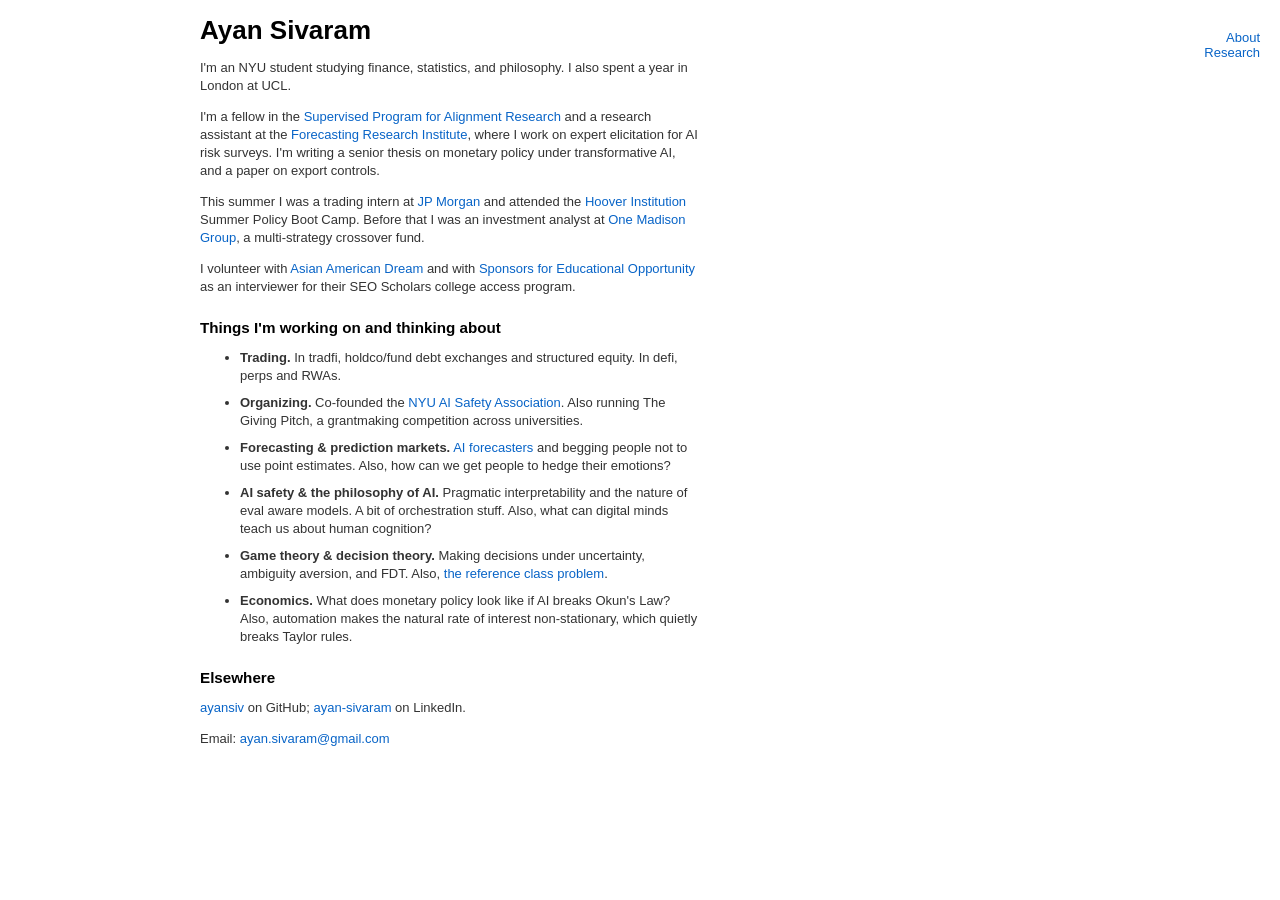
==== index.html @ 2c595e77 "Link the reference class problem to the PhilPapers record Co-Authored-By: Claude Opus 5 <noreply@ant" ====
<!DOCTYPE html>
<html>
<head>
  <meta charset="utf-8">
  <title>Ayan Sivaram</title>
  <link rel="stylesheet" href="/style.css">
</head>
<body>

<div id="menu">
  <ul>
    <li><a href="/">About</a></li>
    <li><a href="/research">Research</a></li>
  </ul>
</div>

<div id="left"></div>

<div id="content">
  <h1>Ayan Sivaram</h1>

  <p>I'm an NYU student studying finance, statistics, and philosophy. I also spent a year in London at UCL.</p>

  <p>I'm a fellow in the <a href="https://sparai.org/">Supervised Program for Alignment Research</a> and a research assistant at the <a href="https://forecastingresearch.org/">Forecasting Research Institute</a>, where I work on expert elicitation for AI risk surveys. I'm writing a senior thesis on monetary policy under transformative AI, and a paper on export controls.</p>

  <p>This summer I was a trading intern at <a href="https://www.jpmorgan.com/">JP Morgan</a> and attended the <a href="https://www.hoover.org/">Hoover Institution</a> Summer Policy Boot Camp. Before that I was an investment analyst at <a href="https://www.onemadisongroup.com/">One Madison Group</a>, a multi-strategy crossover fund.</p>

  <p>I volunteer with <a href="https://www.asianamericandream.org/">Asian American Dream</a> and with <a href="https://www.seo-usa.org/">Sponsors for Educational Opportunity</a> as an interviewer for their SEO Scholars college access program.</p>

  <h3>Things I'm working on and thinking about</h3>

  <ul>
    <li><strong>Trading.</strong> In tradfi, holdco/fund debt exchanges and structured equity. In defi, perps and RWAs.</li>
    <li><strong>Organizing.</strong> Co-founded the <a href="https://nyuaisafety.org/">NYU AI Safety Association</a>. Also running The Giving Pitch, a grantmaking competition across universities.</li>
    <li><strong>Forecasting &amp; prediction markets.</strong> <a href="https://docs.google.com/document/d/1evZ6CuJ-2LIe0Eis7ubl08ABpcW046YJlXT6RiNn1OA/view?tab=t.9d9p1181qiu3">AI forecasters</a> and begging people not to use point estimates. Also, how can we get people to hedge their emotions?</li>
    <li><strong>AI safety &amp; the philosophy of AI.</strong> Pragmatic interpretability and the nature of eval aware models. A bit of orchestration stuff. Also, what can digital minds teach us about human cognition?</li>
    <li><strong>Game theory &amp; decision theory.</strong> Making decisions under uncertainty, ambiguity aversion, and FDT. Also, <a href="https://philpapers.org/rec/SIVIMS">the reference class problem</a>.</li>
    <li><strong>Economics.</strong> What does monetary policy look like if AI breaks Okun's Law? Also, automation makes the natural rate of interest non-stationary, which quietly breaks Taylor rules.</li>
  </ul>

  <h3>Elsewhere</h3>

  <p><a href="https://github.com/ayansiv">ayansiv</a> on GitHub; <a href="https://www.linkedin.com/in/ayan-sivaram/">ayan-sivaram</a> on LinkedIn.</p>

  <p>Email: <a href="mailto:ayan.sivaram@gmail.com">ayan.sivaram@gmail.com</a></p>
</div>

</body>
</html>
---- style.css ----
body {
  font-family: Helvetica, Arial, sans-serif;
  font-size: 13px;
  margin: 0;
  padding: 0;
}

#menu {
  float: right;
  margin-top: 30px;
  margin-right: 20px;
  text-align: right;
  width: 150px;
  font-family: "Myriad Pro", "Helvetica Neue", Helvetica, Arial, sans-serif;
}

#menu ul {
  list-style-type: none;
  margin: 0;
  padding: 0;
}

#menu li a {
  display: inline-block;
  color: #0864c7;
  text-decoration: none;
}

#menu li a:hover {
  text-decoration: underline;
}

#left {
  height: 1px;
  float: left;
  display: block;
  min-width: 0;
  overflow: hidden;
  width: 200px;
  margin: 0;
  padding: 0;
}

#content {
  margin-top: 15px;
  float: left;
  width: 500px;
}

#content h1, #content h2, #content h3 {
  font-family: "Myriad Pro", "Helvetica Neue", Helvetica, Arial, sans-serif;
  margin: 0;
}

#content h2 {
  margin-top: 2em;
}

#content h3 {
  margin-top: 1.5em;
}

#content p, #content ul {
  color: #333;
  line-height: 18px;
}

#content a {
  color: #0864c7;
  text-decoration: none;
}

#content a:hover {
  text-decoration: underline;
}

#content li {
  margin-bottom: 0.7em;
}

#content img {
  margin-top: 1em;
  margin-bottom: 0.5em;
}

sup, sub {
  vertical-align: baseline;
  position: relative;
  top: -0.4em;
}

sub {
  top: 0.4em;
}
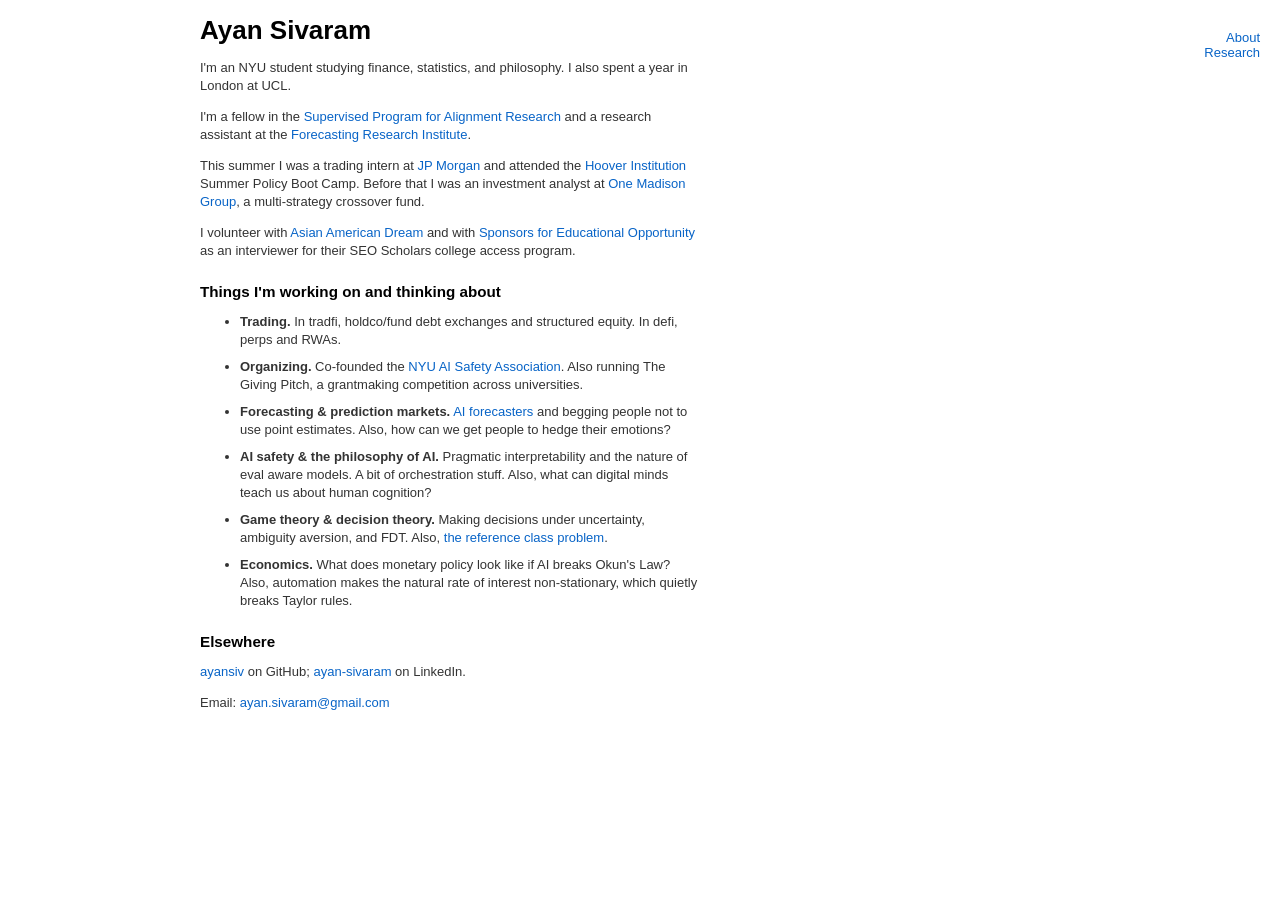
==== commit 06953317: "Add the monetary policy under AI research note Link it from the research page, and trim the About pa" ====
--- a/index.html
+++ b/index.html
@@ -21,7 +21,7 @@
 
   <p>I'm an NYU student studying finance, statistics, and philosophy. I also spent a year in London at UCL.</p>
 
-  <p>I'm a fellow in the <a href="https://sparai.org/">Supervised Program for Alignment Research</a> and a research assistant at the <a href="https://forecastingresearch.org/">Forecasting Research Institute</a>, where I work on expert elicitation for AI risk surveys. I'm writing a senior thesis on monetary policy under transformative AI, and a paper on export controls.</p>
+  <p>I'm a fellow in the <a href="https://sparai.org/">Supervised Program for Alignment Research</a> and a research assistant at the <a href="https://forecastingresearch.org/">Forecasting Research Institute</a>.</p>
 
   <p>This summer I was a trading intern at <a href="https://www.jpmorgan.com/">JP Morgan</a> and attended the <a href="https://www.hoover.org/">Hoover Institution</a> Summer Policy Boot Camp. Before that I was an investment analyst at <a href="https://www.onemadisongroup.com/">One Madison Group</a>, a multi-strategy crossover fund.</p>
 
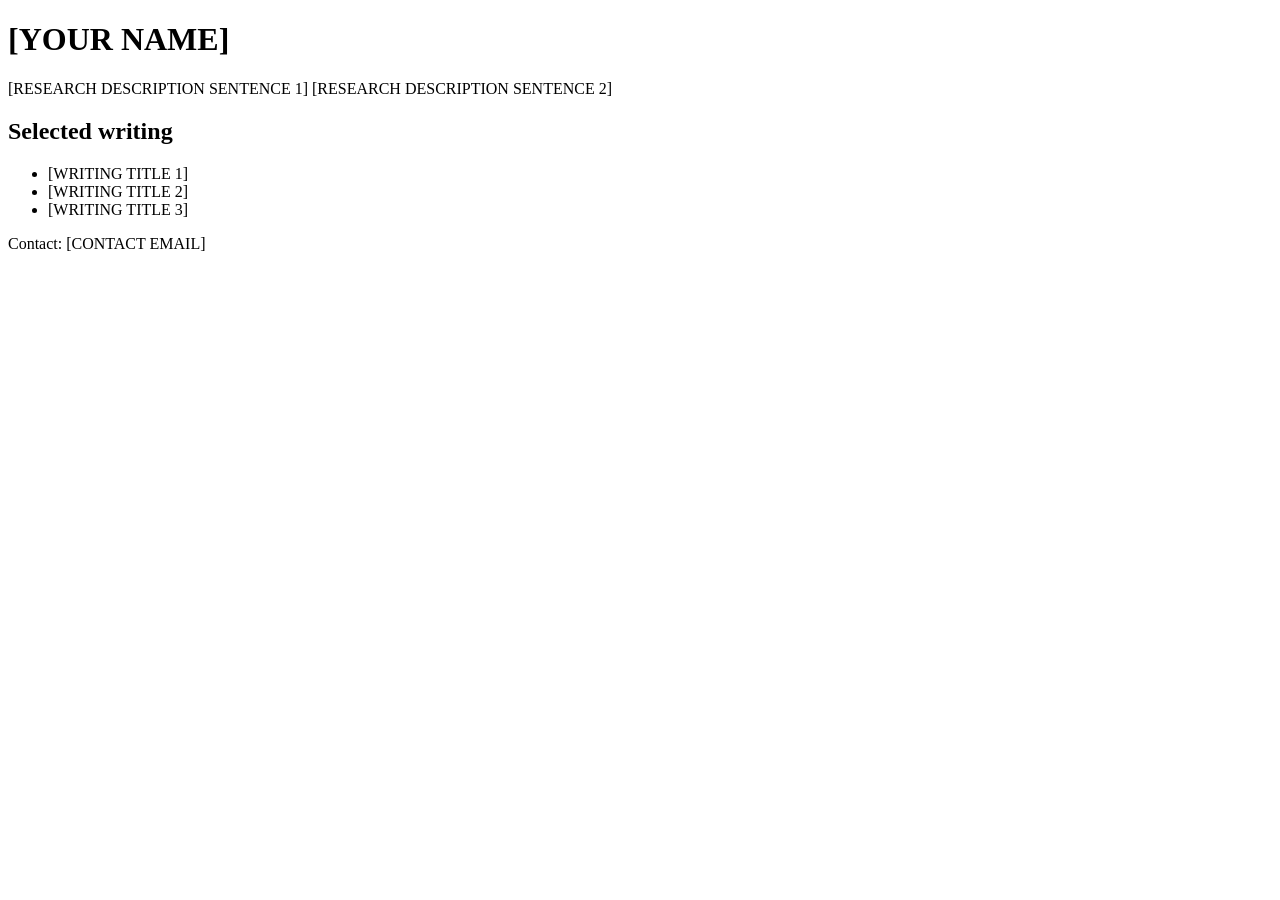
==== commit aabe8d08: "Create minimal site with placeholders Co-Authored-By: Claude Opus 5.5 <noreply@anthropic.com>" ====
--- a/index.html
+++ b/index.html
@@ -1,49 +1,26 @@
-<!DOCTYPE html>
-<html>
+<!doctype html>
+<html lang="en">
 <head>
   <meta charset="utf-8">
-  <title>Ayan Sivaram</title>
-  <link rel="stylesheet" href="/style.css">
+  <meta name="viewport" content="width=device-width, initial-scale=1">
+  <title>[YOUR NAME]</title>
 </head>
 <body>
+  <main>
+    <h1>[YOUR NAME]</h1>
 
-<div id="menu">
-  <ul>
-    <li><a href="/">About</a></li>
-    <li><a href="/research">Research</a></li>
-  </ul>
-</div>
+    <p>[RESEARCH DESCRIPTION SENTENCE 1] [RESEARCH DESCRIPTION SENTENCE 2]</p>
 
-<div id="left"></div>
+    <section>
+      <h2>Selected writing</h2>
+      <ul>
+        <li>[WRITING TITLE 1]</li>
+        <li>[WRITING TITLE 2]</li>
+        <li>[WRITING TITLE 3]</li>
+      </ul>
+    </section>
 
-<div id="content">
-  <h1>Ayan Sivaram</h1>
-
-  <p>I'm an NYU student studying finance, statistics, and philosophy. I also spent a year in London at UCL.</p>
-
-  <p>I'm a fellow in the <a href="https://sparai.org/">Supervised Program for Alignment Research</a> and a research assistant at the <a href="https://forecastingresearch.org/">Forecasting Research Institute</a>.</p>
-
-  <p>This summer I was a trading intern at <a href="https://www.jpmorgan.com/">JP Morgan</a> and attended the <a href="https://www.hoover.org/">Hoover Institution</a> Summer Policy Boot Camp. Before that I was an investment analyst at <a href="https://www.onemadisongroup.com/">One Madison Group</a>, a multi-strategy crossover fund.</p>
-
-  <p>I volunteer with <a href="https://www.asianamericandream.org/">Asian American Dream</a> and with <a href="https://www.seo-usa.org/">Sponsors for Educational Opportunity</a> as an interviewer for their SEO Scholars college access program.</p>
-
-  <h3>Things I'm working on and thinking about</h3>
-
-  <ul>
-    <li><strong>Trading.</strong> In tradfi, holdco/fund debt exchanges and structured equity. In defi, perps and RWAs.</li>
-    <li><strong>Organizing.</strong> Co-founded the <a href="https://nyuaisafety.org/">NYU AI Safety Association</a>. Also running The Giving Pitch, a grantmaking competition across universities.</li>
-    <li><strong>Forecasting &amp; prediction markets.</strong> <a href="https://docs.google.com/document/d/1evZ6CuJ-2LIe0Eis7ubl08ABpcW046YJlXT6RiNn1OA/view?tab=t.9d9p1181qiu3">AI forecasters</a> and begging people not to use point estimates. Also, how can we get people to hedge their emotions?</li>
-    <li><strong>AI safety &amp; the philosophy of AI.</strong> Pragmatic interpretability and the nature of eval aware models. A bit of orchestration stuff. Also, what can digital minds teach us about human cognition?</li>
-    <li><strong>Game theory &amp; decision theory.</strong> Making decisions under uncertainty, ambiguity aversion, and FDT. Also, <a href="https://philpapers.org/rec/SIVIMS">the reference class problem</a>.</li>
-    <li><strong>Economics.</strong> What does monetary policy look like if AI breaks Okun's Law? Also, automation makes the natural rate of interest non-stationary, which quietly breaks Taylor rules.</li>
-  </ul>
-
-  <h3>Elsewhere</h3>
-
-  <p><a href="https://github.com/ayansiv">ayansiv</a> on GitHub; <a href="https://www.linkedin.com/in/ayan-sivaram/">ayan-sivaram</a> on LinkedIn.</p>
-
-  <p>Email: <a href="mailto:ayan.sivaram@gmail.com">ayan.sivaram@gmail.com</a></p>
-</div>
-
+    <p>Contact: [CONTACT EMAIL]</p>
+  </main>
 </body>
 </html>
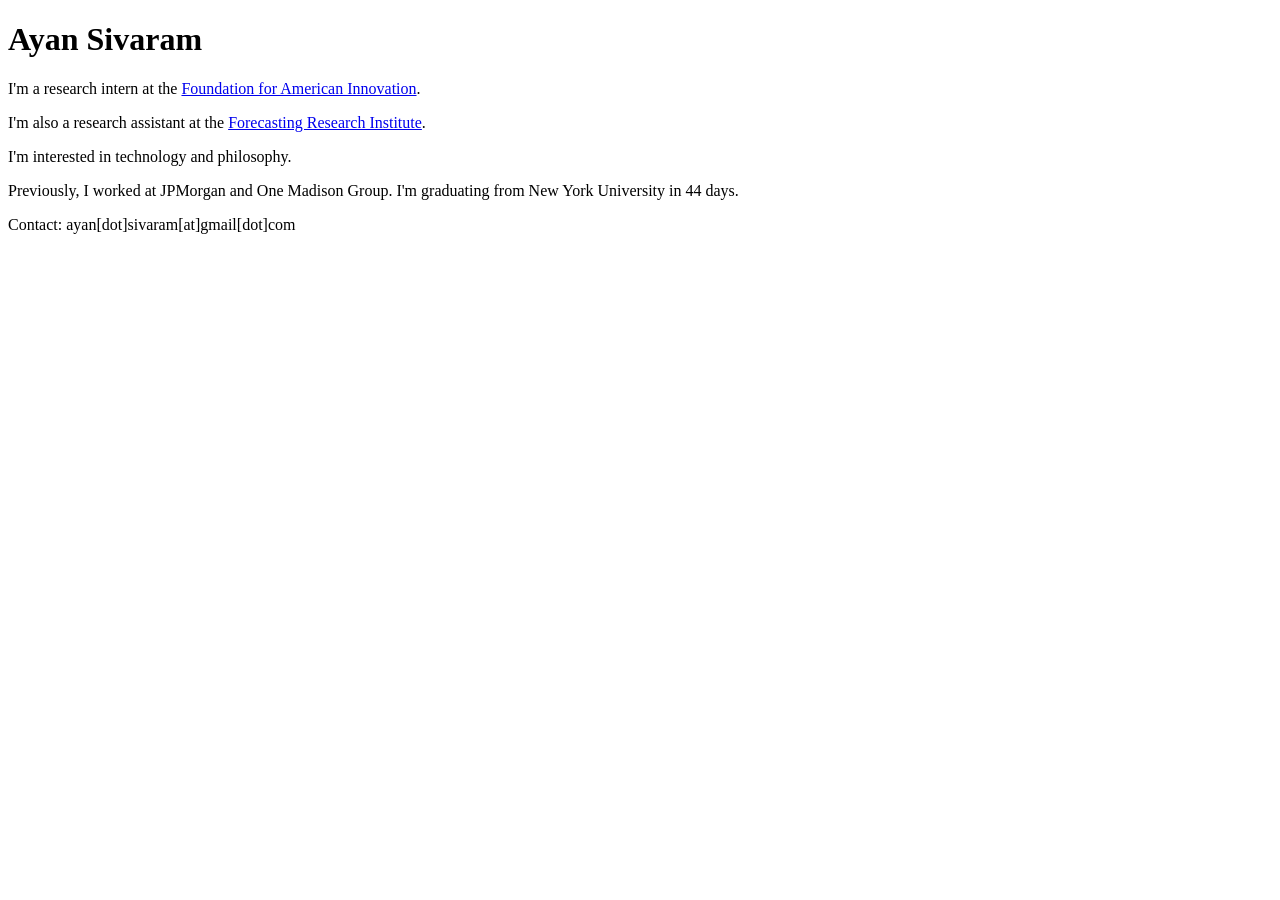
==== commit 012d5e87: "Fill in homepage Co-Authored-By: Claude Opus 5.5 <noreply@anthropic.com>" ====
--- a/index.html
+++ b/index.html
@@ -3,24 +3,36 @@
 <head>
   <meta charset="utf-8">
   <meta name="viewport" content="width=device-width, initial-scale=1">
-  <title>[YOUR NAME]</title>
+  <title>Ayan Sivaram</title>
+  <meta name="description" content="Personal website">
 </head>
 <body>
   <main>
-    <h1>[YOUR NAME]</h1>
+    <h1>Ayan Sivaram</h1>
 
-    <p>[RESEARCH DESCRIPTION SENTENCE 1] [RESEARCH DESCRIPTION SENTENCE 2]</p>
+    <p>I'm a research intern at the <a href="https://www.thefai.org/">Foundation for American Innovation</a>.</p>
 
-    <section>
-      <h2>Selected writing</h2>
-      <ul>
-        <li>[WRITING TITLE 1]</li>
-        <li>[WRITING TITLE 2]</li>
-        <li>[WRITING TITLE 3]</li>
-      </ul>
-    </section>
+    <p>I'm also a research assistant at the <a href="https://forecastingresearch.org/">Forecasting Research Institute</a>.</p>
 
-    <p>Contact: [CONTACT EMAIL]</p>
+    <p>I'm interested in technology and philosophy.</p>
+
+    <p>Previously, I worked at JPMorgan and One Madison Group. <span id="graduation">I'm graduating from New York University in January 2027.</span></p>
+
+    <p>Contact: ayan[dot]sivaram[at]gmail[dot]com</p>
   </main>
+
+  <script>
+    var parts = {};
+    new Intl.DateTimeFormat("en-US", { timeZone: "America/New_York", year: "numeric", month: "numeric", day: "numeric" })
+      .formatToParts(new Date())
+      .forEach(function (part) { parts[part.type] = Number(part.value); });
+    var days = (Date.UTC(2027, 0, 18) - Date.UTC(parts.year, parts.month - 1, parts.day)) / 86400000;
+    var graduation = document.getElementById("graduation");
+    if (days > 0) {
+      graduation.textContent = "I'm graduating from New York University in " + days + (days === 1 ? " day." : " days.");
+    } else if (days <= 0) {
+      graduation.textContent = "I graduated from New York University.";
+    }
+  </script>
 </body>
 </html>
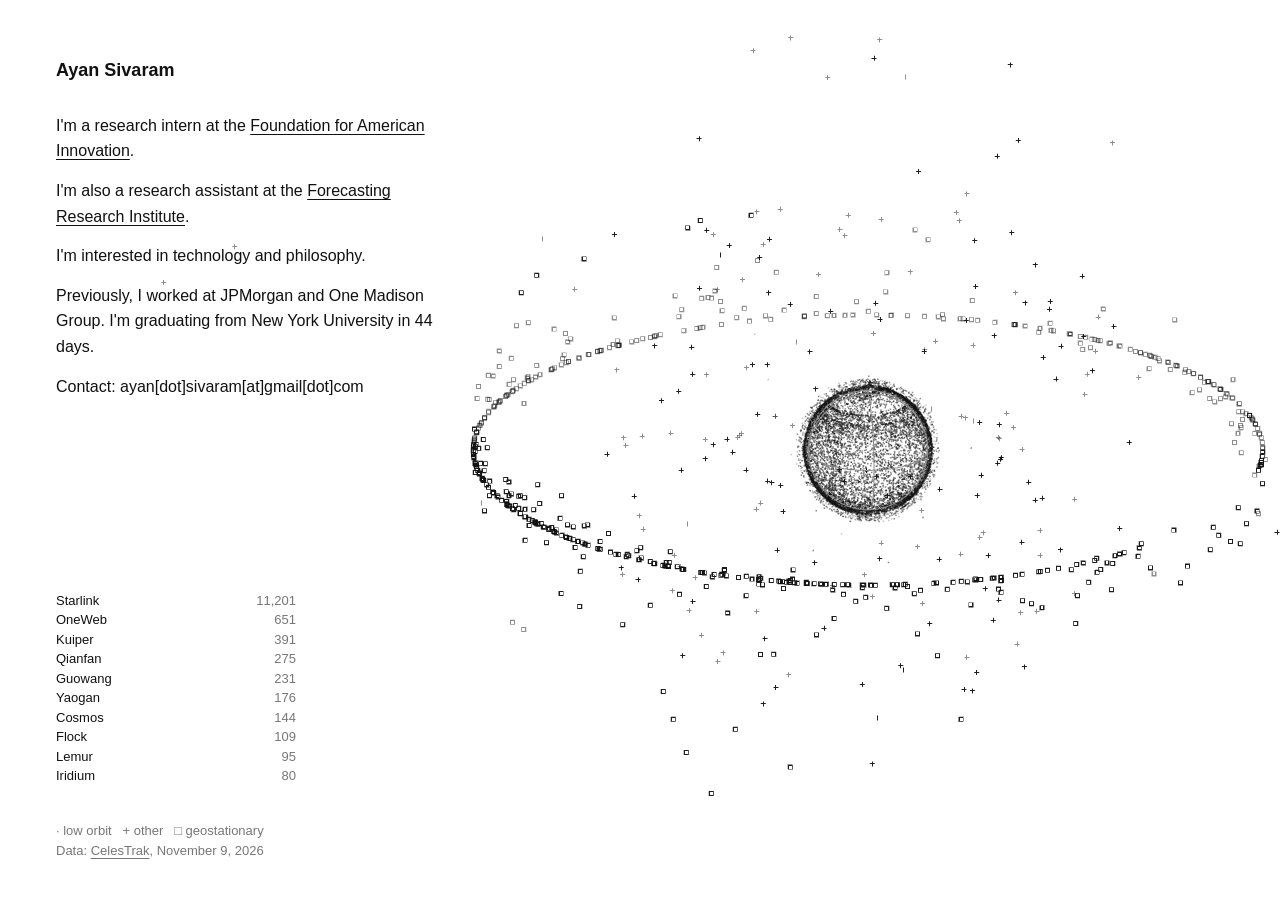
==== commit fc6d3b9f: "Add satellite map with monthly data updates Co-Authored-By: Claude Opus 5.5 <noreply@anthropic.com>" ====
--- a/index.html
+++ b/index.html
@@ -5,6 +5,33 @@
   <meta name="viewport" content="width=device-width, initial-scale=1">
   <title>Ayan Sivaram</title>
   <meta name="description" content="Personal website">
+  <style>
+    :root { color-scheme: light; --ink: #111; --muted: #777; --highlight: #e8440a; }
+    body { margin: 0; background: #fff; color: var(--ink); font: 16px/1.6 -apple-system, BlinkMacSystemFont, "Segoe UI", Helvetica, Arial, sans-serif; }
+    main { max-width: 24rem; padding: 3rem 1.5rem 0; }
+    h1 { margin: 0 0 1.75rem; font-size: 1.125rem; font-weight: 600; }
+    p { margin: 0 0 0.875rem; }
+    a { color: inherit; text-decoration-thickness: 1px; text-underline-offset: 0.2em; }
+    #map { margin: 2rem 0 0; }
+    #map[hidden] { display: none; }
+    #globe { display: block; width: 100%; height: min(100vw, 70vh); }
+    figcaption { padding: 1rem 1.5rem 2.5rem; color: var(--muted); font-size: 0.8125rem; line-height: 1.5; }
+    figcaption p { margin: 0; }
+    #groups { columns: 2; column-gap: 2rem; margin: 0 0 1rem; padding: 0; color: var(--ink); list-style: none; }
+    #groups button { all: unset; display: flex; justify-content: space-between; width: 100%; cursor: pointer; }
+    #groups button span { color: var(--muted); font-variant-numeric: tabular-nums; }
+    #groups button:focus-visible { outline: 1px solid currentColor; }
+    #groups button.on, #groups button.on span, #readout.on { color: var(--highlight); }
+    #readout { min-height: 1.5em; color: var(--ink); }
+    @media (min-width: 1100px) and (min-height: 720px) {
+      main { position: relative; z-index: 1; padding: 3.5rem 0 0 3.5rem; }
+      #map { position: fixed; inset: 0; margin: 0; }
+      #globe { height: 100%; }
+      figcaption { position: absolute; left: 3.5rem; bottom: 2.5rem; width: 15rem; padding: 0; }
+      #groups { columns: 1; }
+      #readout { white-space: nowrap; }
+    }
+  </style>
 </head>
 <body>
   <main>
@@ -21,6 +48,18 @@
     <p>Contact: ayan[dot]sivaram[at]gmail[dot]com</p>
   </main>
 
+  <figure id="map" hidden>
+    <canvas id="globe" aria-hidden="true"></canvas>
+    <figcaption>
+      <ul id="groups"></ul>
+      <p id="readout" aria-live="polite"></p>
+      <p>&middot; low orbit &nbsp; + other &nbsp; &#9633; geostationary</p>
+      <p>Data: <a href="https://celestrak.org/">CelesTrak</a>, <span id="updated"></span></p>
+    </figcaption>
+  </figure>
+
+  <script src="satellites.js" defer></script>
+  <script src="globe.js" defer></script>
   <script>
     var parts = {};
     new Intl.DateTimeFormat("en-US", { timeZone: "America/New_York", year: "numeric", month: "numeric", day: "numeric" })
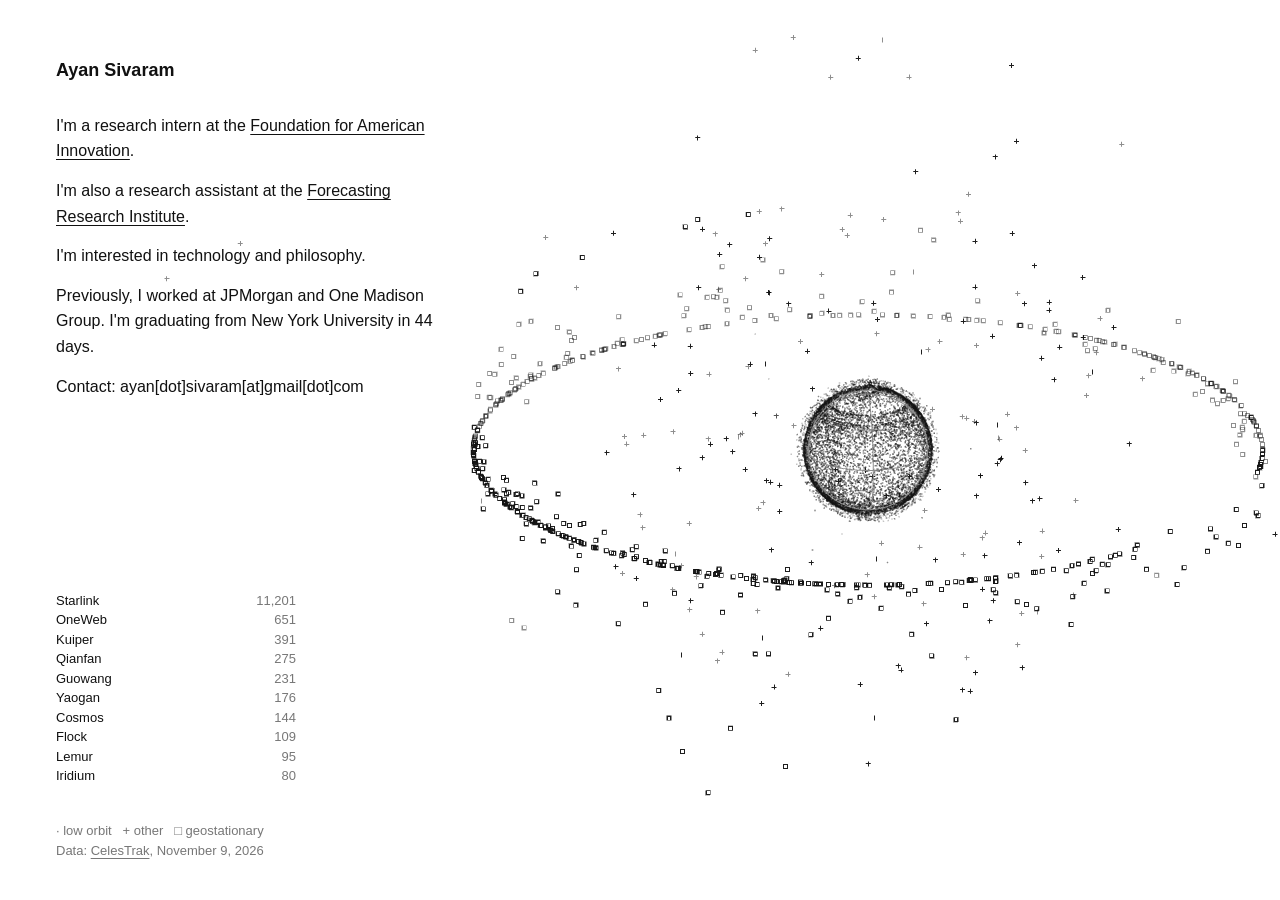
==== commit 524881ae: "Fit satellite map to phone screens and sharpen its points Scale the scene so the geostationary ring " ====
--- a/index.html
+++ b/index.html
@@ -14,7 +14,7 @@
     a { color: inherit; text-decoration-thickness: 1px; text-underline-offset: 0.2em; }
     #map { margin: 2rem 0 0; }
     #map[hidden] { display: none; }
-    #globe { display: block; width: 100%; height: min(100vw, 70vh); }
+    #globe { display: block; width: 100%; height: min(66.667vw, 70vh); }
     figcaption { padding: 1rem 1.5rem 2.5rem; color: var(--muted); font-size: 0.8125rem; line-height: 1.5; }
     figcaption p { margin: 0; }
     #groups { columns: 2; column-gap: 2rem; margin: 0 0 1rem; padding: 0; color: var(--ink); list-style: none; }
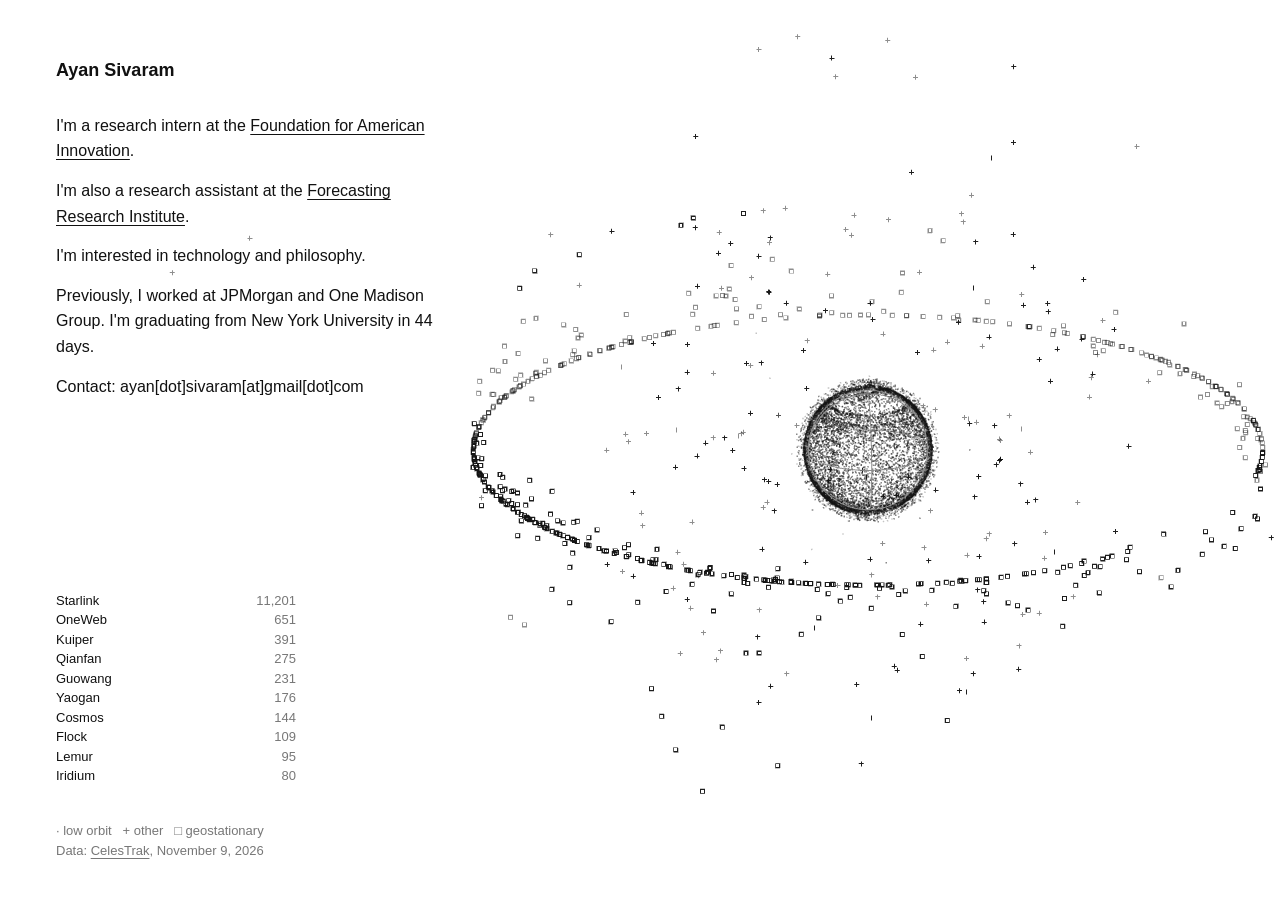
==== commit e224c87c: "Roll the satellite map onto the diagonal on tall screens In portrait the geostationary ring is drawn" ====
--- a/index.html
+++ b/index.html
@@ -23,6 +23,9 @@
     #groups button:focus-visible { outline: 1px solid currentColor; }
     #groups button.on, #groups button.on span, #readout.on { color: var(--highlight); }
     #readout { min-height: 1.5em; color: var(--ink); }
+    @media (orientation: portrait) {
+      #globe { height: min(170vw, 100vh); height: min(170vw, 100svh); }
+    }
     @media (min-width: 1100px) and (min-height: 720px) {
       main { position: relative; z-index: 1; padding: 3.5rem 0 0 3.5rem; }
       #map { position: fixed; inset: 0; margin: 0; }
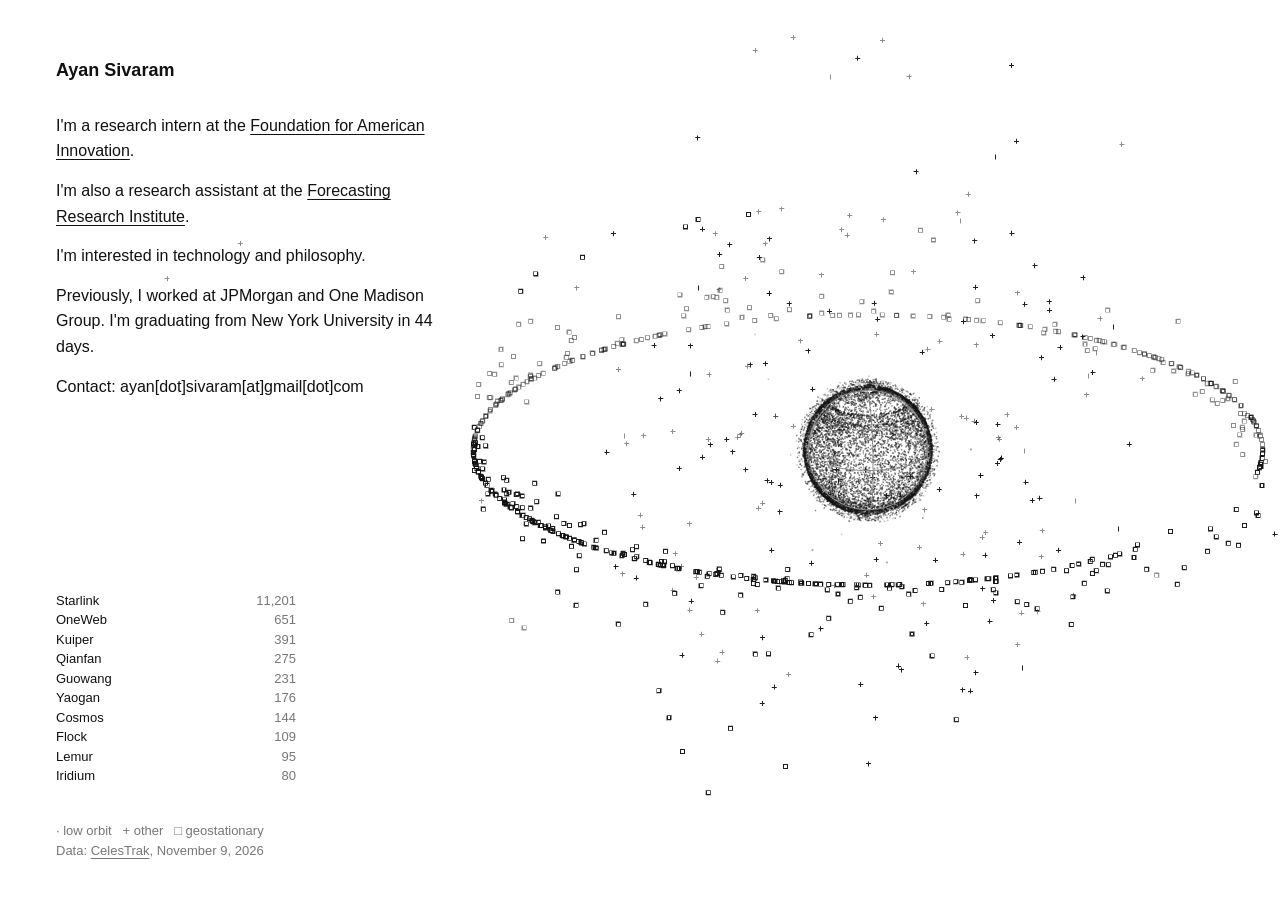
==== commit 47314bd3: "Put the satellite map beside the text on landscape phones Wide, short screens now get the desktop ar" ====
--- a/index.html
+++ b/index.html
@@ -25,6 +25,13 @@
     #readout { min-height: 1.5em; color: var(--ink); }
     @media (orientation: portrait) {
       #globe { height: min(170vw, 100vh); height: min(170vw, 100svh); }
+    }
+    @media (orientation: landscape) and (min-width: 600px) and (max-width: 1099.98px), (orientation: landscape) and (min-width: 600px) and (max-height: 719.98px) {
+      :root { --side: min(27rem, 50vw); }
+      main, figcaption { box-sizing: border-box; width: var(--side); max-width: none; }
+      main { padding-top: 2rem; }
+      #map { margin: 0; }
+      #globe { position: fixed; top: 0; left: var(--side); width: calc(100% - var(--side)); height: 100vh; height: 100dvh; }
     }
     @media (min-width: 1100px) and (min-height: 720px) {
       main { position: relative; z-index: 1; padding: 3.5rem 0 0 3.5rem; }
